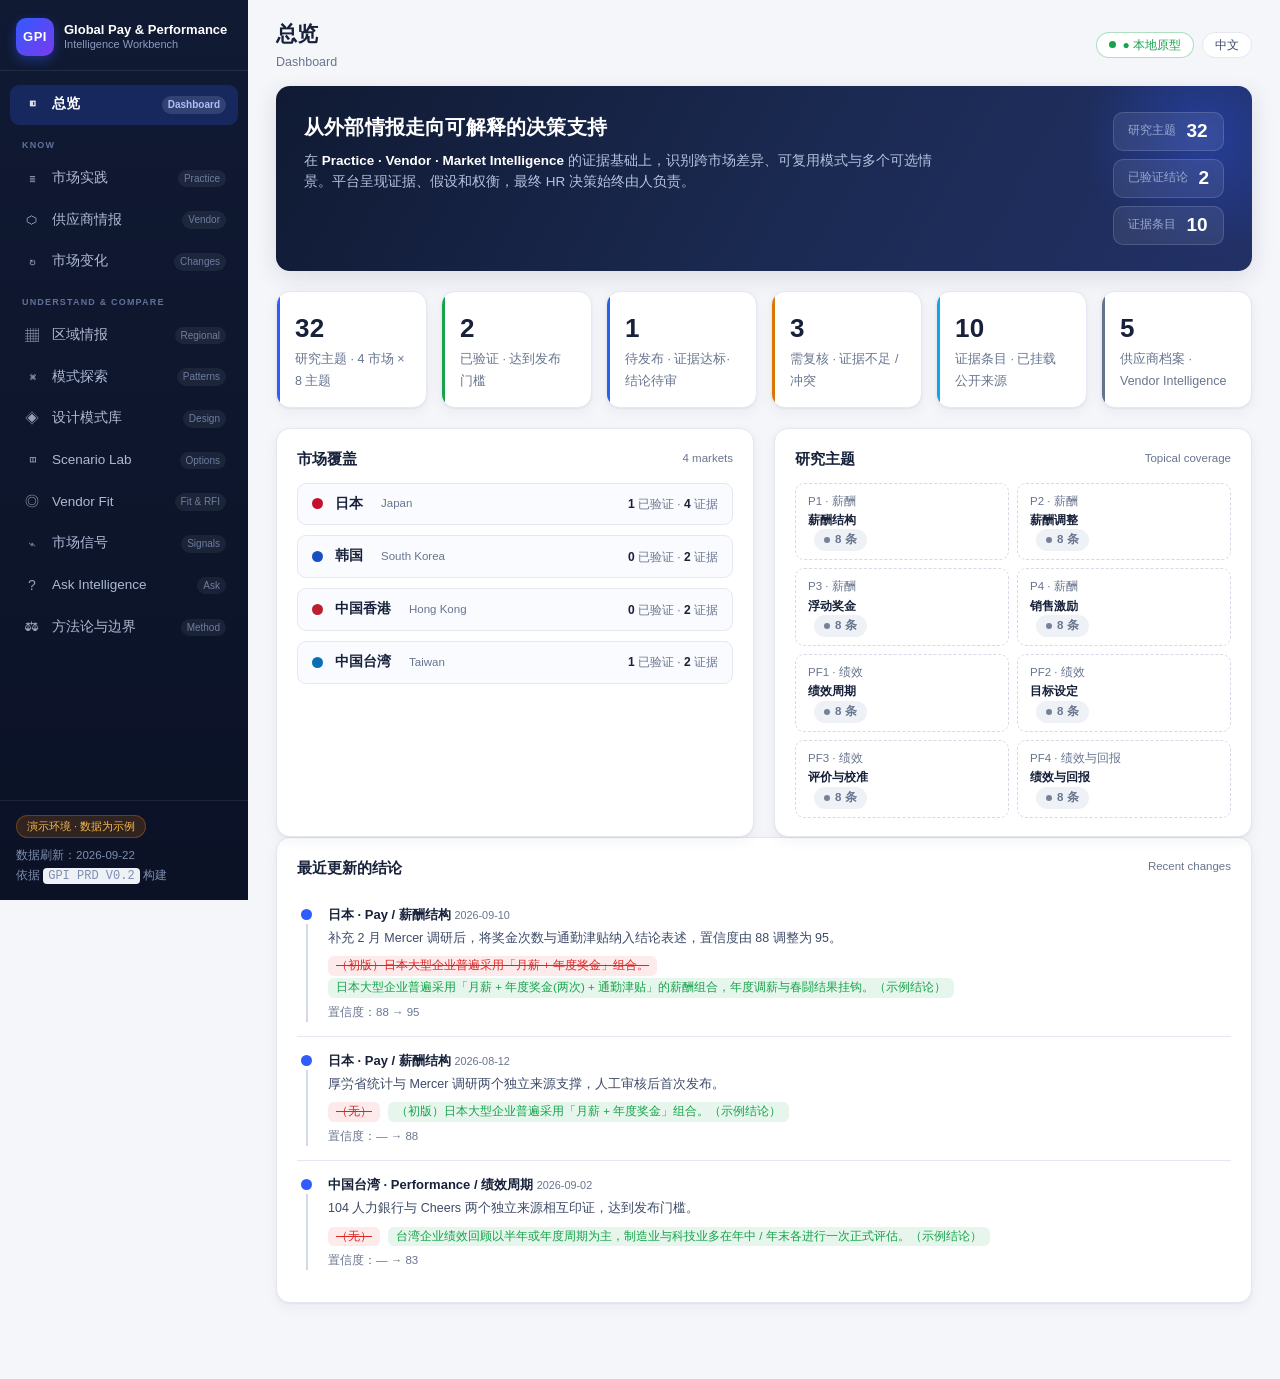
==== index.html @ 10756b4c "Build Phase 2 decision intelligence prototype" ====
<!DOCTYPE html>
<html lang="zh-CN">
<head>
<meta charset="UTF-8">
<meta name="viewport" content="width=device-width, initial-scale=1.0">
<title>Global Pay &amp; Performance Decision Intelligence</title>
<meta name="description" content="以可追溯外部证据支持跨市场比较、实践模式、情景分析和供应商需求覆盖判断。">
<link rel="icon" href="data:image/svg+xml,%3Csvg xmlns='http://www.w3.org/2000/svg' viewBox='0 0 32 32'%3E%3Crect width='32' height='32' rx='8' fill='%232f5bff'/%3E%3Ctext x='16' y='21' font-size='12' font-weight='bold' fill='white' text-anchor='middle' font-family='Arial'%3EGPI%3C/text%3E%3C/svg%3E">
<link rel="stylesheet" href="styles.css">
</head>
<body>

<a class="skip-link" href="#main">跳到主内容</a>

<div class="shell">

  <!-- ======================= 侧边栏 ======================= -->
  <aside class="sidebar" id="sidebar">
    <div class="brand">
      <div class="brand-mark">GPI</div>
      <div class="brand-text">
        <strong>Global Pay &amp; Performance</strong>
        <span>Intelligence Workbench</span>
      </div>
    </div>

    <nav class="nav" id="nav" aria-label="主导航">
      <a class="nav-item" href="#overview" data-view="overview"><span class="nav-ico">◧</span>总览<span class="nav-tag">Dashboard</span></a>
      <div class="nav-group-label">KNOW</div>
      <a class="nav-item" href="#practices" data-view="practices"><span class="nav-ico">≣</span>市场实践<span class="nav-tag">Practice</span></a>
      <a class="nav-item" href="#vendors" data-view="vendors"><span class="nav-ico">⬡</span>供应商情报<span class="nav-tag">Vendor</span></a>
      <a class="nav-item" href="#changes" data-view="changes"><span class="nav-ico">↻</span>市场变化<span class="nav-tag">Changes</span></a>
      <div class="nav-group-label">UNDERSTAND &amp; COMPARE</div>
      <a class="nav-item" href="#compare" data-view="compare"><span class="nav-ico">▦</span>区域情报<span class="nav-tag">Regional</span></a>
      <a class="nav-item" href="#patterns" data-view="patterns"><span class="nav-ico">⌘</span>模式探索<span class="nav-tag">Patterns</span></a>
      <a class="nav-item" href="#design" data-view="design"><span class="nav-ico">◈</span>设计模式库<span class="nav-tag">Design</span></a>
      <a class="nav-item" href="#scenario" data-view="scenario"><span class="nav-ico">◫</span>Scenario Lab<span class="nav-tag">Options</span></a>
      <a class="nav-item" href="#vendorfit" data-view="vendorfit"><span class="nav-ico">◎</span>Vendor Fit<span class="nav-tag">Fit &amp; RFI</span></a>
      <a class="nav-item" href="#signals" data-view="signals"><span class="nav-ico">⌁</span>市场信号<span class="nav-tag">Signals</span></a>
      <a class="nav-item" href="#ask" data-view="ask"><span class="nav-ico">?</span>Ask Intelligence<span class="nav-tag">Ask</span></a>
      <a class="nav-item" href="#method" data-view="method"><span class="nav-ico">⚖</span>方法论与边界<span class="nav-tag">Method</span></a>
    </nav>

    <div class="sidebar-foot">
      <div class="demo-flag">演示环境 · 数据为示例</div>
      <div class="sidebar-meta">
        <span id="side-refreshed"></span><br>
        依据 <code>GPI PRD V0.2</code> 构建
      </div>
    </div>
  </aside>

  <div class="backdrop" id="backdrop" aria-hidden="true"></div>

  <!-- ======================= 主区域 ======================= -->
  <main class="main" id="main">

    <!-- 顶栏 -->
    <header class="topbar">
      <button class="hamburger" id="hamburger" aria-label="打开菜单" aria-expanded="false">☰</button>
      <div class="topbar-title">
        <h1 id="page-title">总览</h1>
        <p id="page-sub">Dashboard</p>
      </div>
      <div class="topbar-right">
        <span class="chip chip-live">● 本地原型</span>
        <span class="chip chip-lang">中文</span>
      </div>
    </header>

    <!-- ============ 视图：总览 ============ -->
    <section class="view" id="view-overview">
      <div class="hero">
        <div class="hero-body">
          <h2>从外部情报走向可解释的决策支持</h2>
          <p>在 <b>Practice · Vendor · Market Intelligence</b> 的证据基础上，识别跨市场差异、可复用模式与多个可选情景。平台呈现证据、假设和权衡，最终 HR 决策始终由人负责。</p>
        </div>
        <div class="hero-aside" id="hero-aside"></div>
      </div>

      <div class="stat-grid" id="stat-grid"></div>

      <div class="grid-2">
        <div class="card">
          <div class="card-head"><h3>市场覆盖</h3><span class="card-hint">4 markets</span></div>
          <div class="market-list" id="market-list"></div>
        </div>
        <div class="card">
          <div class="card-head"><h3>研究主题</h3><span class="card-hint">Topical coverage</span></div>
          <div class="topic-preview" id="topic-preview"></div>
        </div>
      </div>

      <div class="card">
        <div class="card-head"><h3>最近更新的结论</h3><span class="card-hint">Recent changes</span></div>
        <div id="recent-changes"></div>
      </div>
    </section>

    <!-- ============ 视图：市场实践 ============ -->
    <section class="view" id="view-practices" hidden>
      <div class="toolbar">
        <div class="filters">
          <div class="filter-group" id="market-filter" role="group" aria-label="按市场筛选"></div>
          <select id="domain-filter" aria-label="按研究域筛选"></select>
          <select id="status-filter" aria-label="按状态筛选"></select>
        </div>
        <span class="toolbar-count" id="practice-count"></span>
      </div>
      <div id="practice-list" class="practice-list"></div>
    </section>

    <!-- ============ 视图：对比矩阵 ============ -->
    <section class="view" id="view-compare" hidden>
      <div class="decision-banner"><b>Regional Intelligence</b><span>比较的是有证据范围的市场观察，不是“哪个市场更好”。每个区域结论都必须回溯到底层 Claim、Source、Population、Date 和 Confidence。</span></div>
      <div class="toolbar">
        <div class="filters">
          <div class="filter-group" id="compare-market-filter" role="group" aria-label="选择对比市场"></div>
        </div>
        <span class="toolbar-count">8 个研究主题 × 已选市场</span>
      </div>
      <div class="card table-card">
        <div class="table-scroll">
          <table class="compare-table" id="compare-table"></table>
        </div>
      </div>
      <div class="legend" id="compare-legend"></div>
    </section>

    <!-- ============ Phase 2：模式探索 ============ -->
    <section class="view" id="view-patterns" hidden>
      <div class="decision-banner"><b>Pattern Explorer</b><span>候选模式至少需要 3 条独立证据并覆盖 2 个市场或 Company Archetype；反向证据与 Evidence Gap 同时展示。</span></div>
      <div class="card archetype-panel"><div class="card-head"><h3>Company Archetype</h3><span class="card-hint">仅用于缩小证据适用范围，不强制分类</span></div><div id="archetype-list" class="archetype-list"></div></div>
      <div class="toolbar">
        <div class="filters">
          <select id="pattern-domain" aria-label="按领域筛选模式"></select>
          <select id="pattern-status" aria-label="按状态筛选模式"></select>
        </div>
        <span class="toolbar-count" id="pattern-count"></span>
      </div>
      <div id="pattern-list" class="pattern-grid"></div>
    </section>

    <!-- ============ Phase 2：设计模式库 ============ -->
    <section class="view" id="view-design" hidden>
      <div class="decision-banner"><b>Practice Design Library</b><span>展示市场中观察到的结构、适用情境与 Trade-off，不使用“最佳实践”作为默认答案。</span></div>
      <div class="toolbar"><div class="filter-group" id="design-filter" role="group" aria-label="设计模式类型"></div><span class="toolbar-count" id="design-count"></span></div>
      <div id="design-list" class="design-grid"></div>
    </section>

    <!-- ============ Phase 2：Scenario Lab ============ -->
    <section class="view" id="view-scenario" hidden>
      <div class="decision-banner"><b>Scenario Lab</b><span>根据轻量业务 Context 生成多个可选结构；不排序、不推荐、不自动转化为政策。</span></div>
      <div class="scenario-layout">
        <form id="scenario-form" class="card context-panel">
          <div class="card-head"><h3>Context &amp; Requirement</h3><span class="card-hint">不上传员工级数据</span></div>
          <label>市场<select name="market" id="scenario-market"></select></label>
          <label>行业<select name="industry"><option>Retail</option><option>Technology</option><option>Manufacturing</option><option>Financial Services</option><option>Other</option></select></label>
          <label>Workforce<select name="workforce"><option>Store Sales</option><option>Office</option><option>Sales</option><option>Manufacturing</option><option>Mixed</option></select></label>
          <label>业务目标<select name="goal"><option value="growth">Increase sales</option><option value="balance">Balance individual and team performance</option><option value="simple">Simplify administration</option></select></label>
          <label>当前模式<select name="current"><option>Individual Sales Commission</option><option>Team Bonus</option><option>Annual Bonus</option><option>Unknown</option></select></label>
          <label>约束<textarea name="constraints" rows="3" placeholder="例如：月度支付、管理能力有限、必须设置封顶"></textarea></label>
          <button class="btn btn-primary" type="submit">生成可选情景</button>
        </form>
        <div><div id="scenario-results" class="scenario-results"></div></div>
        <aside class="card evidence-rail" id="scenario-evidence"><div class="empty-state">选择输入并生成情景后，这里显示证据、假设和缺口。</div></aside>
      </div>
    </section>

    <!-- ============ Phase 2：Vendor Fit ============ -->
    <section class="view" id="view-vendorfit" hidden>
      <div class="decision-banner"><b>Requirement-driven Vendor Fit</b><span>只显示需求覆盖和证据状态，不计算供应商总分，也不替用户选定供应商。</span></div>
      <div class="fit-layout">
        <form id="fit-form" class="card context-panel">
          <div class="card-head"><h3>Requirement Builder</h3><span class="card-hint">可保存为模板（演示）</span></div>
          <label>目标市场<select name="market" id="fit-market"></select></label>
          <label>员工规模<select name="scale"><option>&lt;500</option><option>500–5,000</option><option>5,000–50,000</option><option>50,000+</option></select></label>
          <fieldset><legend>必须能力</legend><div id="fit-capabilities" class="check-grid"></div></fieldset>
          <button class="btn btn-primary" type="submit">分析需求覆盖</button>
        </form>
        <div class="card table-card"><div class="card-head"><h3>Capability Coverage Matrix</h3><span class="card-hint">Confirmed / Partial / Unknown / Gap</span></div><div class="table-scroll"><table class="fit-table" id="fit-table"></table></div></div>
      </div>
      <div class="card" id="fit-rfi"><div class="empty-state">提交需求后，Unknown 与 Evidence Gap 将生成差异化 RFI 问题。</div></div>
    </section>

    <!-- ============ Phase 2：市场信号 ============ -->
    <section class="view" id="view-signals" hidden>
      <div class="decision-banner"><b>Market Signal Detection</b><span>把多条变化聚合为值得关注的信号，同时保留支持与反向证据；不预测未来唯一趋势。</span></div>
      <div id="signal-list" class="signal-list"></div>
    </section>

    <!-- ============ 视图：供应商情报 ============ -->
    <section class="view" id="view-vendors" hidden>
      <div class="toolbar">
        <div class="filters">
          <div class="filter-group" id="vendor-market-filter" role="group" aria-label="按市场筛选供应商"></div>
        </div>
        <span class="toolbar-count" id="vendor-count"></span>
      </div>
      <div id="vendor-list" class="vendor-list"></div>
    </section>

    <!-- ============ 视图：市场变化 ============ -->
    <section class="view" id="view-changes" hidden>
      <div class="card">
        <div class="card-head">
          <h3>已发布结论的版本历史</h3>
          <span class="card-hint">仅展示已发布（Verified）的变更</span>
        </div>
        <div id="changes-list" class="changes-list"></div>
      </div>
    </section>

    <!-- ============ 视图：Ask Intelligence ============ -->
    <section class="view" id="view-ask" hidden>
      <div class="ask-hero card">
        <h3>Ask Intelligence</h3>
        <p>只检索 <b>已验证（Verified）</b> 的内部情报记录。没有证据时拒绝猜测——不假装接入大模型或外部研究。</p>
        <form class="ask-form" id="ask-form" autocomplete="off">
          <input id="ask-input" type="search" maxlength="100" placeholder="例如：日本 薪酬调整 频率" aria-label="搜索已核验情报">
          <button type="submit">检索</button>
        </form>
        <div class="ask-suggest" id="ask-suggest"></div>
      </div>
      <div id="ask-results"></div>
    </section>

    <!-- ============ 视图：方法论与边界 ============ -->
    <section class="view" id="view-method" hidden>
      <div class="grid-2">
        <div class="card">
          <div class="card-head"><h3>可信度评分权重</h3><span class="card-hint">PRD 权重的可解释原型</span></div>
          <div id="weight-chart" class="weight-chart"></div>
          <p class="note">当前评分为权重原型，<b>不等于已验证的统计概率</b>；达到发布门槛后仍须研究员人工审核。仅 Tier 1–3 可支持市场实践（Tier 4 Vendor 与 Tier 5 未核验内容不能单独建立结论），单一来源不能达发布门槛，冲突证据强制标记。</p>
        </div>
        <div class="card">
          <div class="card-head"><h3>来源 Tier 定义</h3><span class="card-hint">Source Tiers</span></div>
          <div class="tier-list" id="tier-list"></div>
        </div>
      </div>

      <div class="card">
        <div class="card-head"><h3>产品边界</h3><span class="card-hint">Honest boundaries</span></div>
        <ul class="boundary-list" id="boundary-list"></ul>
      </div>

      <div class="card">
        <div class="card-head"><h3>当前阶段</h3><span class="card-hint">Prototype status</span></div>
        <div class="stage-note">
          <p><b>Phase 2 决策支持原型</b>，尚未实现：认证、权限、审计日志、自动爬取、定时监测、外部 AI Agent、版权许可管理、通知、持久化与生产部署。生产化之前必须补齐这些控制，并将研究数据与公开访问界面隔离。</p>
          <p>所有 Pattern、Scenario、Vendor Fit 与 Signal 都使用演示数据展示产品逻辑。它们不是实际市场研究结论，也不应直接用于员工薪酬、绩效或供应商采购决策。</p>
        </div>
      </div>
    </section>

  </main>
</div>

<!-- ============ 详情抽屉 ============ -->
<div class="drawer" id="drawer" role="dialog" aria-modal="true" aria-hidden="true">
  <div class="drawer-panel">
    <div class="drawer-head">
      <div>
        <span class="drawer-market" id="drawer-market"></span>
        <h2 id="drawer-title"></h2>
        <p id="drawer-question"></p>
      </div>
      <button class="drawer-close" id="drawer-close" aria-label="关闭">✕</button>
    </div>
    <div class="drawer-body" id="drawer-body"></div>
  </div>
</div>

<script src="app.js"></script>
</body>
</html>
---- styles.css ----
/* ============================================================
   Global Pay & Performance Intelligence — Workbench Demo
   Design system: light dashboard, navy sidebar, indigo accent
   ============================================================ */

:root {
  --bg: #f5f6fa;
  --panel: #ffffff;
  --panel-2: #fafbfe;
  --line: #e5e8f0;
  --line-strong: #d4d9e6;
  --ink: #17213a;
  --ink-2: #3d4a68;
  --muted: #68758f;
  --brand: #2f5bff;
  --brand-dark: #2247cc;
  --brand-soft: #e9eefe;
  --accent: #0ea5e9;
  --ok: #16a34a;
  --ok-soft: #e6f6ec;
  --warn: #d97706;
  --warn-soft: #fdf3e3;
  --danger: #dc2626;
  --danger-soft: #fdeaea;
  --info: #2563eb;
  --info-soft: #e8effd;
  --neutral: #64748b;
  --neutral-soft: #eef1f5;
  --jp: #c8102e;
  --kr: #1a4fc3;
  --hk: #be1e2d;
  --tw: #0a6eb4;
  --shadow-sm: 0 1px 2px rgba(23, 33, 58, .06), 0 4px 14px rgba(23, 33, 58, .05);
  --shadow-md: 0 6px 24px rgba(23, 33, 58, .12);
  --radius: 14px;
  --radius-sm: 9px;
  --sidebar-w: 248px;
  --font: "Segoe UI", "Microsoft YaHei UI", "Microsoft YaHei", "PingFang SC",
          "Hiragino Sans GB", "Helvetica Neue", Arial, sans-serif;
}

* { box-sizing: border-box; }
html { scroll-behavior: smooth; }
body {
  margin: 0;
  font-family: var(--font);
  background: var(--bg);
  color: var(--ink);
  font-size: 14px;
  line-height: 1.55;
  -webkit-font-smoothing: antialiased;
}
a { color: var(--brand); text-decoration: none; }
a:hover { text-decoration: underline; }
code { font-family: Consolas, "Cascadia Mono", monospace; font-size: 12px; background: var(--neutral-soft); padding: 1px 5px; border-radius: 4px; }
button { font-family: inherit; cursor: pointer; }
.skip-link {
  position: absolute; left: -9999px; top: 0; z-index: 100;
  background: var(--brand); color: #fff; padding: 8px 14px; border-radius: 0 0 8px 0;
}
.skip-link:focus { left: 0; }

.shell { display: flex; min-height: 100vh; }

/* ---------------- Sidebar ---------------- */
.sidebar {
  width: var(--sidebar-w);
  flex: 0 0 var(--sidebar-w);
  background: linear-gradient(180deg, #101a33 0%, #0b1226 100%);
  color: #cdd6ea;
  display: flex;
  flex-direction: column;
  position: sticky;
  top: 0;
  height: 100vh;
  z-index: 40;
}
.brand {
  display: flex; gap: 10px; align-items: center;
  padding: 18px 16px 14px;
  border-bottom: 1px solid rgba(255, 255, 255, .08);
}
.brand-mark {
  width: 38px; height: 38px; border-radius: 10px;
  background: linear-gradient(135deg, var(--brand), #7c3aed);
  color: #fff; font-weight: 800; font-size: 13px; letter-spacing: .5px;
  display: flex; align-items: center; justify-content: center;
  box-shadow: 0 4px 12px rgba(47, 91, 255, .4);
}
.brand-text { display: flex; flex-direction: column; line-height: 1.25; }
.brand-text strong { color: #fff; font-size: 13px; }
.brand-text span { color: #8b9ac0; font-size: 11px; }

.nav { flex: 1; padding: 12px 10px; overflow-y: auto; }
.nav-group-label { color: #617198; font-size: 9px; font-weight: 800; letter-spacing: .13em; padding: 12px 12px 4px; }
.nav-item {
  display: flex; align-items: center; gap: 10px;
  padding: 9px 12px; margin: 2px 0;
  border-radius: 9px; color: #aeb9d4; font-size: 13.5px;
  border: none; background: none; width: 100%; text-align: left;
  transition: background .15s, color .15s;
}
.nav-item:hover { background: rgba(255, 255, 255, .06); color: #fff; text-decoration: none; }
.nav-item.active { background: rgba(47, 91, 255, .22); color: #fff; font-weight: 600; }
.nav-ico { width: 20px; text-align: center; font-size: 14px; opacity: .85; }
.nav-tag {
  margin-left: auto; font-size: 10px; color: #6d7ca0;
  background: rgba(255,255,255,.06); padding: 1px 6px; border-radius: 20px;
}
.nav-item.active .nav-tag { color: #aebdfc; background: rgba(255,255,255,.12); }

.sidebar-foot { padding: 14px 16px; border-top: 1px solid rgba(255,255,255,.08); font-size: 11.5px; }
.demo-flag {
  display: inline-block; background: rgba(217, 119, 6, .18); color: #f5b94d;
  border: 1px solid rgba(217, 119, 6, .35); padding: 2px 10px; border-radius: 20px;
  margin-bottom: 8px; font-size: 11px;
}
.sidebar-meta { color: #7f8db0; line-height: 1.7; }

.backdrop {
  display: none; position: fixed; inset: 0; background: rgba(10, 15, 30, .5);
  z-index: 35;
}

/* ---------------- Main ---------------- */
.main { flex: 1; min-width: 0; padding: 0 28px 56px; }
.topbar {
  display: flex; align-items: center; gap: 14px;
  padding: 18px 0 14px; position: sticky; top: 0; z-index: 30;
  background: linear-gradient(180deg, var(--bg) 82%, rgba(245,246,250,0));
  backdrop-filter: none;
}
.topbar-title h1 { margin: 0; font-size: 21px; letter-spacing: .2px; }
.topbar-title p { margin: 2px 0 0; color: var(--muted); font-size: 12.5px; }
.topbar-right { margin-left: auto; display: flex; gap: 8px; }
.hamburger {
  display: none; background: var(--panel); border: 1px solid var(--line);
  border-radius: 8px; font-size: 17px; padding: 4px 10px; color: var(--ink);
}

.chip {
  display: inline-flex; align-items: center; gap: 6px;
  background: var(--panel); border: 1px solid var(--line);
  border-radius: 20px; padding: 3px 12px; font-size: 12px; color: var(--ink-2);
}
.chip-live { color: var(--ok); border-color: rgba(22, 163, 74, .35); }
.chip-live::before { content: ""; width: 7px; height: 7px; border-radius: 50%; background: var(--ok); animation: pulse 2.2s infinite; }
@keyframes pulse { 0%,100% { opacity: 1; } 50% { opacity: .35; } }

.view { animation: fadein .22s ease; }
@keyframes fadein { from { opacity: 0; transform: translateY(4px); } to { opacity: 1; transform: none; } }

/* ---------------- Cards & hero ---------------- */
.card {
  background: var(--panel); border: 1px solid var(--line);
  border-radius: var(--radius); box-shadow: var(--shadow-sm);
  padding: 18px 20px; margin-bottom: 20px;
}
.card-head {
  display: flex; align-items: center; justify-content: space-between;
  margin-bottom: 12px;
}
.card-head h3 { margin: 0; font-size: 15px; }
.card-hint { color: var(--muted); font-size: 11.5px; }

.hero {
  display: flex; gap: 22px; align-items: stretch;
  background: linear-gradient(120deg, #101a33 0%, #1b2a52 55%, #223066 100%);
  border-radius: var(--radius); color: #fff; padding: 26px 28px;
  margin-bottom: 20px; box-shadow: var(--shadow-md);
  position: relative; overflow: hidden;
}
.hero::after {
  content: ""; position: absolute; right: -70px; top: -70px; width: 240px; height: 240px;
  border-radius: 50%; background: radial-gradient(circle, rgba(47,91,255,.35), transparent 70%);
}
.hero-body { flex: 1; min-width: 0; position: relative; z-index: 1; }
.hero-body h2 { margin: 0 0 8px; font-size: 20px; font-weight: 650; letter-spacing: .2px; }
.hero-body p { margin: 0; color: #b6c2e0; max-width: 640px; font-size: 13.5px; }
.hero-body b { color: #fff; }
.hero-aside { flex: 0 0 auto; display: flex; flex-direction: column; gap: 8px; justify-content: center; position: relative; z-index: 1; }
.hero-stat {
  background: rgba(255,255,255,.08); border: 1px solid rgba(255,255,255,.14);
  border-radius: 10px; padding: 8px 14px; display: flex; gap: 10px; align-items: center;
}
.hero-stat b { font-size: 19px; display: block; line-height: 1.1; }
.hero-stat span { font-size: 11.5px; color: #9aa8cc; }

/* ---------------- Stat grid ---------------- */
.stat-grid {
  display: grid; grid-template-columns: repeat(auto-fit, minmax(150px, 1fr));
  gap: 14px; margin-bottom: 20px;
}
.stat {
  background: var(--panel); border: 1px solid var(--line);
  border-radius: var(--radius); padding: 16px 18px;
  box-shadow: var(--shadow-sm); position: relative; overflow: hidden;
}
.stat::before {
  content: ""; position: absolute; left: 0; top: 0; bottom: 0; width: 3px;
  background: var(--stat-color, var(--brand));
}
.stat b { font-size: 26px; display: block; letter-spacing: .3px; }
.stat span { color: var(--muted); font-size: 12.5px; }

/* ---------------- Grid utils ---------------- */
.grid-2 { display: grid; grid-template-columns: 1fr 1fr; gap: 20px; }
.grid-2 .card { margin-bottom: 0; }
@media (max-width: 1080px) { .grid-2 { grid-template-columns: 1fr; } }

/* ---------------- Markets ---------------- */
.market-list { display: flex; flex-direction: column; gap: 10px; }
.market-row {
  display: flex; align-items: center; gap: 12px;
  border: 1px solid var(--line); border-radius: var(--radius-sm);
  padding: 10px 14px; background: var(--panel-2);
}
.market-dot { width: 11px; height: 11px; border-radius: 50%; flex: 0 0 auto; }
.market-row .m-name { font-weight: 600; font-size: 13.5px; }
.market-row .m-en { color: var(--muted); font-size: 11.5px; margin-left: 6px; }
.market-row .m-stat { margin-left: auto; color: var(--muted); font-size: 12px; }
.market-row .m-stat b { color: var(--ink); }

/* ---------------- Topics preview ---------------- */
.topic-preview { display: grid; grid-template-columns: 1fr 1fr; gap: 8px; }
.topic-mini {
  border: 1px dashed var(--line-strong); border-radius: var(--radius-sm);
  padding: 8px 12px; font-size: 12.5px;
}
.topic-mini b { display: block; font-size: 12px; }
.topic-mini span { color: var(--muted); font-size: 11.5px; }
.topic-mini .badge { margin-left: 6px; }

/* ---------------- Badges ---------------- */
.badge {
  display: inline-flex; align-items: center; gap: 5px;
  padding: 1px 9px; border-radius: 20px; font-size: 11.5px; font-weight: 600;
  white-space: nowrap; border: 1px solid transparent;
}
.badge::before { content: ""; width: 6px; height: 6px; border-radius: 50%; background: currentColor; opacity: .9; }
.badge-verified       { color: var(--ok); background: var(--ok-soft); }
.badge-ready          { color: var(--info); background: var(--info-soft); }
.badge-candidate      { color: var(--neutral); background: var(--neutral-soft); }
.badge-insufficient   { color: var(--warn); background: var(--warn-soft); }
.badge-review         { color: var(--warn); background: var(--warn-soft); }
.badge-conflicting    { color: var(--danger); background: var(--danger-soft); }

.legend { display: flex; flex-wrap: wrap; gap: 8px 14px; margin-top: 4px; color: var(--muted); font-size: 12px; }

/* ---------------- Toolbar & filters ---------------- */
.toolbar {
  display: flex; align-items: center; justify-content: space-between; gap: 14px;
  margin-bottom: 16px; flex-wrap: wrap;
}
.filters { display: flex; align-items: center; gap: 10px; flex-wrap: wrap; }
.filter-group { display: flex; gap: 8px; flex-wrap: wrap; }
.filter-chip {
  background: var(--panel); border: 1px solid var(--line); color: var(--ink-2);
  border-radius: 20px; padding: 4px 14px; font-size: 12.5px; font-weight: 500;
}
.filter-chip:hover { border-color: var(--line-strong); }
.filter-chip.on { background: var(--brand); border-color: var(--brand); color: #fff; }
.filter-chip .dot { display: inline-block; width: 8px; height: 8px; border-radius: 50%; margin-right: 6px; }
.filter-chip.on .dot { background: rgba(255,255,255,.85); }
select {
  font-family: inherit; font-size: 12.5px; color: var(--ink-2);
  background: var(--panel); border: 1px solid var(--line); border-radius: 8px;
  padding: 5px 10px; outline: none;
}
select:focus { border-color: var(--brand); }
.toolbar-count { color: var(--muted); font-size: 12.5px; }

/* ---------------- Practice list ---------------- */
.practice-list { display: flex; flex-direction: column; gap: 10px; }
.practice-item {
  background: var(--panel); border: 1px solid var(--line);
  border-radius: var(--radius-sm); box-shadow: var(--shadow-sm);
  overflow: hidden;
}
.practice-head {
  display: flex; align-items: center; gap: 12px; padding: 13px 16px;
  cursor: pointer; width: 100%; text-align: left; border: none; background: none;
  font: inherit; color: inherit;
}
.practice-head:hover { background: var(--panel-2); }
.practice-pill {
  flex: 0 0 auto; width: 4px; height: 30px; border-radius: 4px;
}
.practice-q { flex: 1; min-width: 0; }
.practice-q b { display: block; font-size: 13.5px; white-space: nowrap; overflow: hidden; text-overflow: ellipsis; }
.practice-q small { color: var(--muted); font-size: 12px; }
.practice-meta { display: flex; align-items: center; gap: 10px; flex: 0 0 auto; }
.conf-ring { display: flex; align-items: center; gap: 6px; font-size: 12px; color: var(--muted); }
.conf-ring b { font-size: 13px; }
.practice-open { color: var(--muted); font-size: 12px; }

.practice-body { display: none; border-top: 1px solid var(--line); padding: 16px; background: var(--panel-2); }
.practice-item.open .practice-body { display: block; }
.practice-body .claim-box {
  background: var(--brand-soft); border: 1px solid #d5ddfd; border-radius: var(--radius-sm);
  padding: 10px 14px; margin-bottom: 14px; font-size: 13px;
}
.practice-body .claim-box b { color: var(--brand-dark); }
.score-break {
  display: flex; flex-wrap: wrap; gap: 8px; margin-bottom: 14px;
}
.score-part {
  flex: 1 1 130px; background: var(--panel); border: 1px solid var(--line);
  border-radius: var(--radius-sm); padding: 8px 12px;
}
.score-part span { font-size: 11px; color: var(--muted); display: block; }
.score-part b { font-size: 15px; }
.score-bar { height: 6px; border-radius: 4px; background: var(--neutral-soft); overflow: hidden; margin-top: 6px; }
.score-bar i { display: block; height: 100%; border-radius: 4px; background: var(--brand); }

.ev-table { width: 100%; border-collapse: collapse; margin-top: 6px; }
.ev-table th, .ev-table td {
  text-align: left; padding: 8px 10px; border-bottom: 1px solid var(--line);
  font-size: 12.5px; vertical-align: top;
}
.ev-table th { color: var(--muted); font-weight: 600; font-size: 11.5px; background: var(--panel-2); }
.ev-table tr:last-child td { border-bottom: none; }
.ev-excerpt { color: var(--ink-2); display: block; margin-top: 3px; font-size: 12px; }
.tier-badge {
  display: inline-block; font-size: 10.5px; font-weight: 700; padding: 1px 7px; border-radius: 6px;
}
.tier-1 { background: #0c4a6e; color: #fff; }
.tier-2 { background: #0369a1; color: #fff; }
.tier-3 { background: #0891b2; color: #fff; }
.tier-4 { background: #b45309; color: #fff; }
.tier-5 { background: #6b7280; color: #fff; }
.stance {
  display: inline-block; font-size: 10.5px; font-weight: 700; padding: 1px 8px; border-radius: 20px;
}
.stance-supports { background: var(--ok-soft); color: var(--ok); }
.stance-contradicts { background: var(--danger-soft); color: var(--danger); }
.stance-context { background: var(--neutral-soft); color: var(--neutral); }

.empty-state {
  border: 1px dashed var(--line-strong); border-radius: var(--radius-sm);
  padding: 30px; text-align: center; color: var(--muted); background: var(--panel);
}

/* ---------------- Compare table ---------------- */
.table-card { padding: 6px; }
.table-scroll { overflow-x: auto; }
.compare-table { border-collapse: collapse; width: 100%; min-width: 760px; }
.compare-table th, .compare-table td {
  border: 1px solid var(--line); padding: 10px 12px; font-size: 12.5px; vertical-align: top;
}
.compare-table thead th { background: #101a33; color: #dfe6f6; font-weight: 600; font-size: 12.5px; text-align: left; }
.compare-table thead .th-market { font-size: 13px; }
.compare-table .th-domain { background: var(--panel-2); width: 150px; }
.compare-table .th-domain small { display: block; color: var(--muted); font-size: 10.5px; }
.cell-practice { cursor: pointer; min-height: 46px; }
.cell-practice:hover { background: var(--brand-soft); }
.cell-empty { color: var(--muted); font-size: 11.5px; }
.cell-claim { margin-top: 5px; font-size: 12px; color: var(--ink-2); display: -webkit-box; -webkit-line-clamp: 2; -webkit-box-orient: vertical; overflow: hidden; }

/* ---------------- Vendors ---------------- */
.vendor-list { display: flex; flex-direction: column; gap: 14px; }
.vendor-card { background: var(--panel); border: 1px solid var(--line); border-radius: var(--radius); box-shadow: var(--shadow-sm); overflow: hidden; }
.vendor-head {
  display: flex; align-items: center; gap: 14px; padding: 15px 18px;
  border-bottom: 1px solid var(--line);
}
.vendor-logo {
  width: 40px; height: 40px; border-radius: 10px; display: flex; align-items: center;
  justify-content: center; color: #fff; font-weight: 800; font-size: 14px; flex: 0 0 auto;
}
.vendor-info h3 { margin: 0; font-size: 15px; display: flex; align-items: center; gap: 8px; }
.vendor-info .v-sub { color: var(--muted); font-size: 12px; }
.vendor-info .v-sub a { color: var(--brand); }
.vendor-actions { margin-left: auto; display: flex; gap: 8px; align-items: center; }
.btn {
  border: 1px solid var(--line); background: var(--panel); color: var(--ink-2);
  border-radius: 8px; padding: 5px 12px; font-size: 12.5px; font-weight: 600;
  transition: all .15s;
}
.btn:hover { border-color: var(--brand); color: var(--brand); }
.btn-primary { background: var(--brand); border-color: var(--brand); color: #fff; }
.btn-primary:hover { background: var(--brand-dark); color: #fff; }
.btn-small { padding: 3px 10px; font-size: 12px; }

.vendor-table-wrap { overflow-x: auto; }
.cap-table { border-collapse: collapse; width: 100%; min-width: 660px; }
.cap-table th, .cap-table td { border-bottom: 1px solid var(--line); padding: 7px 12px; font-size: 12px; text-align: left; }
.cap-table th { color: var(--muted); font-weight: 600; font-size: 11px; background: var(--panel-2); }
.cap-table th:first-child { position: sticky; left: 0; background: var(--panel-2); }
.cap-table td:first-child { font-weight: 600; position: sticky; left: 0; background: var(--panel); white-space: nowrap; }
.cap-state { display: inline-block; padding: 1px 8px; border-radius: 20px; font-size: 10.5px; font-weight: 700; }
.cap-confirmed  { background: var(--ok-soft); color: var(--ok); }
.cap-third      { background: var(--info-soft); color: var(--info); }
.cap-claimed    { background: var(--warn-soft); color: var(--warn); }
.cap-unknown    { background: var(--neutral-soft); color: var(--neutral); }
.cap-conflicting{ background: var(--danger-soft); color: var(--danger); }
.cap-src { display: block; color: var(--muted); font-size: 10.5px; margin-top: 2px; }

/* ---------------- Changes timeline ---------------- */
.changes-list { display: flex; flex-direction: column; }
.change-item {
  display: flex; gap: 16px; padding: 14px 4px;
  border-bottom: 1px solid var(--line); position: relative;
}
.change-item:last-child { border-bottom: none; }
.change-rail { flex: 0 0 auto; display: flex; flex-direction: column; align-items: center; }
.change-dot { width: 11px; height: 11px; border-radius: 50%; background: var(--brand); margin-top: 4px; }
.change-line { flex: 1; width: 2px; background: var(--line-strong); margin-top: 4px; }
.change-body { flex: 1; min-width: 0; }
.change-title { font-weight: 600; font-size: 13px; }
.change-title small { color: var(--muted); font-weight: 400; }
.change-why { color: var(--ink-2); font-size: 12.5px; margin: 4px 0 6px; }
.change-old {
  display: inline-block; color: var(--danger); background: var(--danger-soft);
  border-radius: 6px; padding: 1px 8px; font-size: 11.5px; margin-right: 8px;
  text-decoration: line-through;
}
.change-new {
  display: inline-block; color: var(--ok); background: var(--ok-soft);
  border-radius: 6px; padding: 1px 8px; font-size: 11.5px;
}
.change-meta { color: var(--muted); font-size: 11.5px; }

/* ---------------- Ask ---------------- */
.ask-hero { background: linear-gradient(120deg, #101a33, #1e2c55); color: #fff; border: none; }
.ask-hero p { color: #b6c2e0; margin: 6px 0 16px; }
.ask-hero b { color: #fff; }
.ask-form { display: flex; gap: 10px; max-width: 640px; }
.ask-form input {
  flex: 1; font-family: inherit; font-size: 14px; color: var(--ink);
  border: 1px solid rgba(255,255,255,.2); border-radius: 10px;
  background: rgba(255,255,255,.94); padding: 11px 16px; outline: none;
}
.ask-form input:focus { box-shadow: 0 0 0 3px rgba(47,91,255,.45); }
.ask-form button {
  border: none; background: var(--brand); color: #fff; border-radius: 10px;
  padding: 0 22px; font-size: 14px; font-weight: 700; letter-spacing: 1px;
}
.ask-form button:hover { background: #4a6fff; }
.ask-suggest { margin-top: 12px; display: flex; flex-wrap: wrap; gap: 8px; }
.ask-suggest .filter-chip { background: rgba(255,255,255,.07); border-color: rgba(255,255,255,.18); color: #c4cfe8; }
.ask-suggest .filter-chip:hover { border-color: var(--brand); color: #fff; }
.ask-note {
  border: 1px dashed var(--line-strong); border-radius: var(--radius-sm);
  padding: 16px 18px; color: var(--muted); font-size: 13px; margin-bottom: 14px;
}
.ask-result {
  background: var(--panel); border: 1px solid var(--line); border-radius: var(--radius-sm);
  padding: 14px 16px; margin-bottom: 10px; box-shadow: var(--shadow-sm);
}
.ask-result h4 { margin: 0 0 4px; font-size: 13.5px; }
.ask-result h4 .badge { margin-left: 8px; }
.ask-result p { margin: 0 0 8px; color: var(--ink-2); font-size: 12.5px; }
.ask-result .ask-foot { color: var(--muted); font-size: 11.5px; display: flex; gap: 14px; flex-wrap: wrap; }

/* ---------------- Method ---------------- */
.weight-chart { display: flex; flex-direction: column; gap: 10px; }
.weight-row { display: flex; align-items: center; gap: 12px; }
.weight-row span { flex: 0 0 110px; font-size: 12.5px; color: var(--ink-2); }
.weight-track { flex: 1; height: 12px; background: var(--neutral-soft); border-radius: 8px; overflow: hidden; }
.weight-fill { height: 100%; border-radius: 8px; background: linear-gradient(90deg, var(--brand), #7c3aed); }
.weight-row b { flex: 0 0 42px; text-align: right; font-size: 12.5px; }

.tier-list { display: flex; flex-direction: column; gap: 8px; }
.tier-row {
  display: flex; gap: 12px; align-items: flex-start;
  border: 1px solid var(--line); border-radius: var(--radius-sm); padding: 9px 12px;
}
.tier-row .tier-badge { margin-top: 2px; }
.tier-row p { margin: 0; font-size: 12.5px; color: var(--ink-2); }
.tier-row p b { color: var(--ink); }

.boundary-list { margin: 0; padding-left: 18px; display: flex; flex-direction: column; gap: 8px; }
.boundary-list li { font-size: 13px; color: var(--ink-2); }
.boundary-list li::marker { color: var(--brand); }
.stage-note p { font-size: 13px; color: var(--ink-2); margin: 0 0 10px; }
.stage-note p:last-child { margin-bottom: 0; }

.note {
  font-size: 12.5px; color: var(--muted); background: var(--panel-2);
  border: 1px solid var(--line); border-radius: var(--radius-sm); padding: 10px 14px; margin: 14px 0 0;
}

/* ---------------- Phase 2 decision intelligence ---------------- */
.decision-banner { display: flex; align-items: flex-start; gap: 18px; padding: 13px 17px; margin-bottom: 16px; border: 1px solid #cfd9ff; background: #f3f6ff; border-radius: var(--radius-sm); }
.decision-banner b { color: var(--brand-dark); white-space: nowrap; }
.decision-banner span { color: var(--ink-2); font-size: 12.5px; }
.regional-summary { width: 100%; display: grid; grid-template-columns: repeat(3, 1fr); gap: 10px; margin-top: 10px; }
.regional-summary div { background: var(--panel); border: 1px solid var(--line); border-radius: 9px; padding: 11px 13px; }
.regional-summary small,.eyebrow-small { color: var(--brand); font-size: 9.5px; font-weight: 800; letter-spacing: .09em; }
.regional-summary b { display: block; font-size: 12.5px; margin: 3px 0; }
.regional-summary p { color: var(--muted); font-size: 11.5px; margin: 0; }

.pattern-grid,.design-grid { display: grid; grid-template-columns: repeat(2, minmax(0, 1fr)); gap: 14px; }
.archetype-panel { margin-bottom: 14px; }
.archetype-list { display: grid; grid-template-columns: repeat(3,1fr); gap: 9px; }
.archetype-list > div { display: grid; gap: 3px; border: 1px solid var(--line); border-radius: 9px; padding: 10px 12px; background: var(--panel-2); }
.archetype-list b { font-size: 12.5px; }.archetype-list span { color: var(--ink-2); font-size: 10.5px; }.archetype-list small { color: var(--brand); font-weight: 700; }
.pattern-card,.design-card,.signal-card { background: var(--panel); border: 1px solid var(--line); border-radius: var(--radius); padding: 17px; box-shadow: var(--shadow-sm); }
.pattern-card header { display: flex; justify-content: space-between; gap: 12px; }
.pattern-card h3,.design-card h3,.signal-card h3 { margin: 6px 0 3px; font-size: 15px; }
.pattern-card header p,.signal-type { margin: 0; color: var(--muted); font-size: 11.5px; }
.pattern-state,.complexity,.signal-strength,.direction { display: inline-block; border-radius: 20px; padding: 2px 8px; font-size: 10.5px; font-weight: 700; }
.pattern-state.established,.strength-established { background: var(--ok-soft); color: var(--ok); }
.pattern-state.emerging,.strength-building { background: var(--info-soft); color: var(--info); }
.pattern-state.conflicting,.strength-weak { background: var(--warn-soft); color: var(--warn); }
.confidence-block { flex: 0 0 auto; text-align: right; }
.confidence-block small { display: block; color: var(--muted); font-size: 9px; }
.confidence-block b { font-size: 13px; }
.pattern-metrics { display: flex; flex-wrap: wrap; gap: 8px; color: var(--muted); font-size: 11px; margin: 13px 0; }
.pattern-metrics span { background: var(--panel-2); border: 1px solid var(--line); border-radius: 6px; padding: 4px 7px; }
.component-list { display: flex; gap: 6px; flex-wrap: wrap; margin-bottom: 14px; }
.component-list span { background: var(--brand-soft); color: var(--brand-dark); border-radius: 6px; padding: 3px 7px; font-size: 11px; }
.trace-list { display: grid; gap: 8px; margin: 0; }
.trace-list div { display: grid; grid-template-columns: 125px 1fr; gap: 10px; border-top: 1px solid var(--line); padding-top: 8px; }
.trace-list dt { color: var(--muted); font-size: 10.5px; }
.trace-list dd { margin: 0; color: var(--ink-2); font-size: 11.5px; }

.design-top { display: flex; justify-content: space-between; gap: 8px; }
.complexity-low { background: var(--ok-soft); color: var(--ok); }.complexity-medium { background: var(--warn-soft); color: var(--warn); }.complexity-high { background: var(--danger-soft); color: var(--danger); }
.design-structure { color: var(--ink-2); min-height: 44px; }
.design-columns { display: grid; grid-template-columns: 1fr 1fr; gap: 12px; border-top: 1px solid var(--line); padding-top: 12px; }
.design-columns b { font-size: 11.5px; }.design-columns ul { margin: 5px 0 0; padding-left: 16px; color: var(--ink-2); font-size: 11.5px; }
.design-foot { display: flex; justify-content: space-between; color: var(--muted); font-size: 11px; margin-top: 13px; }
.limitation { margin: 10px 0 0; padding: 8px 10px; border-radius: 7px; background: var(--panel-2); color: var(--muted); font-size: 11px; }

.scenario-layout { display: grid; grid-template-columns: 270px minmax(360px,1fr) 290px; gap: 14px; align-items: start; }
.fit-layout { display: grid; grid-template-columns: 285px minmax(0,1fr); gap: 14px; margin-bottom: 14px; }
.context-panel { display: flex; flex-direction: column; gap: 11px; position: sticky; top: 84px; }
.context-panel label { display: flex; flex-direction: column; gap: 4px; color: var(--ink-2); font-size: 11.5px; font-weight: 600; }
.context-panel select,.context-panel textarea { border: 1px solid var(--line-strong); border-radius: 8px; padding: 8px 9px; background: #fff; color: var(--ink); font-family: inherit; font-size: 12px; }
.context-panel fieldset { border: 1px solid var(--line); border-radius: 9px; padding: 10px; }
.context-panel legend { color: var(--muted); font-size: 11px; padding: 0 5px; }
.check-grid { display: grid; gap: 6px; max-height: 230px; overflow: auto; }
.check-grid label { display: block; font-weight: 400; }
.scenario-results { display: grid; gap: 11px; }
.scenario-card { width: 100%; text-align: left; background: var(--panel); border: 1px solid var(--line); border-radius: var(--radius); padding: 15px; color: var(--ink); box-shadow: var(--shadow-sm); }
.scenario-card:hover,.scenario-card.selected { border-color: var(--brand); box-shadow: 0 0 0 2px var(--brand-soft); }
.scenario-head { display: flex; align-items: center; gap: 10px; }.scenario-head span { color: var(--brand); font-size: 10px; font-weight: 800; }.scenario-head b { font-size: 14px; }
.scenario-card p { color: var(--ink-2); font-size: 12px; }.scenario-card small { color: var(--muted); }
.scenario-stats { display: grid; grid-template-columns: 1fr 1fr; gap: 5px; margin: 9px 0; }.scenario-stats span { background: var(--panel-2); padding: 5px 7px; border-radius: 6px; font-size: 10.5px; }
.evidence-rail { position: sticky; top: 84px; }.evidence-section { border-top: 1px solid var(--line); padding: 11px 0; }.evidence-section b { font-size: 11.5px; }.evidence-section p { color: var(--ink-2); font-size: 11.5px; margin: 4px 0 0; }.evidence-section.gap { color: var(--warn); }.selected-option { color: var(--brand); }

.fit-table { width: 100%; border-collapse: collapse; min-width: 760px; }.fit-table th,.fit-table td { padding: 9px 10px; border-bottom: 1px solid var(--line); text-align: left; font-size: 11px; vertical-align: top; }.fit-table th { background: var(--panel-2); color: var(--muted); }.fit-table td:first-child { position: sticky; left: 0; background: var(--panel); min-width: 145px; }.fit-table td:first-child small { display: block; color: var(--muted); }
.fit-state { display: inline-block; padding: 2px 7px; border-radius: 20px; font-size: 10px; font-weight: 700; }.fit-confirmed-coverage { background: var(--ok-soft); color: var(--ok); }.fit-partial-coverage { background: var(--warn-soft); color: var(--warn); }.fit-unknown { background: var(--neutral-soft); color: var(--neutral); }.fit-evidence-gap { background: var(--danger-soft); color: var(--danger); }.fit-raw { display: block; margin-top: 3px; color: var(--muted); }
.rfi-grid { display: grid; grid-template-columns: repeat(2,1fr); gap: 10px; }.rfi-grid div { border: 1px solid var(--line); border-radius: 8px; padding: 10px; }.rfi-grid b { font-size: 11.5px; }.rfi-grid p { margin: 4px 0 0; color: var(--ink-2); font-size: 11px; }

.signal-list { display: grid; gap: 12px; }.signal-card { display: grid; grid-template-columns: minmax(260px,.85fr) minmax(260px,1.15fr); column-gap: 22px; }.signal-card h3,.signal-card .signal-type { grid-column: 1; }.signal-card > p:not(.signal-type),.signal-card .signal-evidence { grid-column: 2; }.signal-line { grid-column: 1/-1; display: flex; justify-content: space-between; }.direction { background: var(--brand-soft); color: var(--brand); }.signal-card > p:not(.signal-type) { margin: 0; color: var(--ink-2); font-size: 12.5px; }.signal-evidence { display: flex; flex-wrap: wrap; gap: 7px; align-self: end; }.signal-evidence span { background: var(--panel-2); border: 1px solid var(--line); border-radius: 7px; padding: 5px 8px; color: var(--muted); font-size: 10.5px; }

/* ---------------- Drawer ---------------- */
.drawer {
  position: fixed; inset: 0; background: rgba(10, 15, 30, .55);
  z-index: 60; display: none; align-items: flex-end; justify-content: flex-end;
}
.drawer.open { display: flex; }
.drawer-panel {
  width: min(620px, 100vw); height: 100vh; background: var(--panel);
  box-shadow: -12px 0 40px rgba(10, 15, 30, .25);
  display: flex; flex-direction: column;
  animation: slidein .2s ease;
}
@keyframes slidein { from { transform: translateX(40px); opacity: 0; } to { transform: none; opacity: 1; } }
.drawer-head {
  padding: 20px 24px; background: linear-gradient(120deg, #101a33, #223369); color: #fff;
  display: flex; justify-content: space-between; gap: 14px;
}
.drawer-market {
  display: inline-block; background: rgba(255,255,255,.14); border: 1px solid rgba(255,255,255,.22);
  border-radius: 20px; padding: 2px 12px; font-size: 11.5px; margin-bottom: 8px;
}
.drawer-head h2 { margin: 0 0 3px; font-size: 17px; }
.drawer-head p { margin: 0; color: #aebad9; font-size: 12.5px; }
.drawer-close {
  background: rgba(255,255,255,.12); border: none; color: #fff; width: 34px; height: 34px;
  border-radius: 9px; font-size: 15px; flex: 0 0 auto;
}
.drawer-close:hover { background: rgba(255,255,255,.22); }
.drawer-body { flex: 1; overflow-y: auto; padding: 20px 24px; }
.drawer-section { margin-bottom: 22px; }
.drawer-section h4 {
  margin: 0 0 10px; font-size: 12px; text-transform: uppercase; letter-spacing: 1px; color: var(--muted);
}

/* ---------------- Responsive ---------------- */
@media (max-width: 960px) {
  .sidebar { position: fixed; left: 0; top: 0; transform: translateX(-100%); transition: transform .22s ease; box-shadow: var(--shadow-md); }
  .sidebar.open { transform: none; }
  .backdrop.show { display: block; }
  .hamburger { display: block; }
  .main { padding: 0 16px 48px; }
  .hero { flex-direction: column; padding: 22px; }
  .hero-aside { flex-direction: row; flex-wrap: wrap; }
  .topic-preview { grid-template-columns: 1fr; }
  .pattern-grid,.design-grid { grid-template-columns: 1fr; }
  .archetype-list { grid-template-columns: 1fr; }
  .scenario-layout,.fit-layout { grid-template-columns: 1fr; }
  .context-panel,.evidence-rail { position: static; }
  .regional-summary { grid-template-columns: 1fr; }
}
@media (max-width: 640px) {
  .stat-grid { grid-template-columns: repeat(2, 1fr); }
  .practice-meta .practice-open { display: none; }
  .topbar-title h1 { font-size: 18px; }
  .ask-form { flex-direction: column; }
  .decision-banner { flex-direction: column; gap: 5px; }
  .design-columns,.rfi-grid { grid-template-columns: 1fr; }
  .signal-card { grid-template-columns: 1fr; }
  .signal-card > * { grid-column: 1!important; }
}
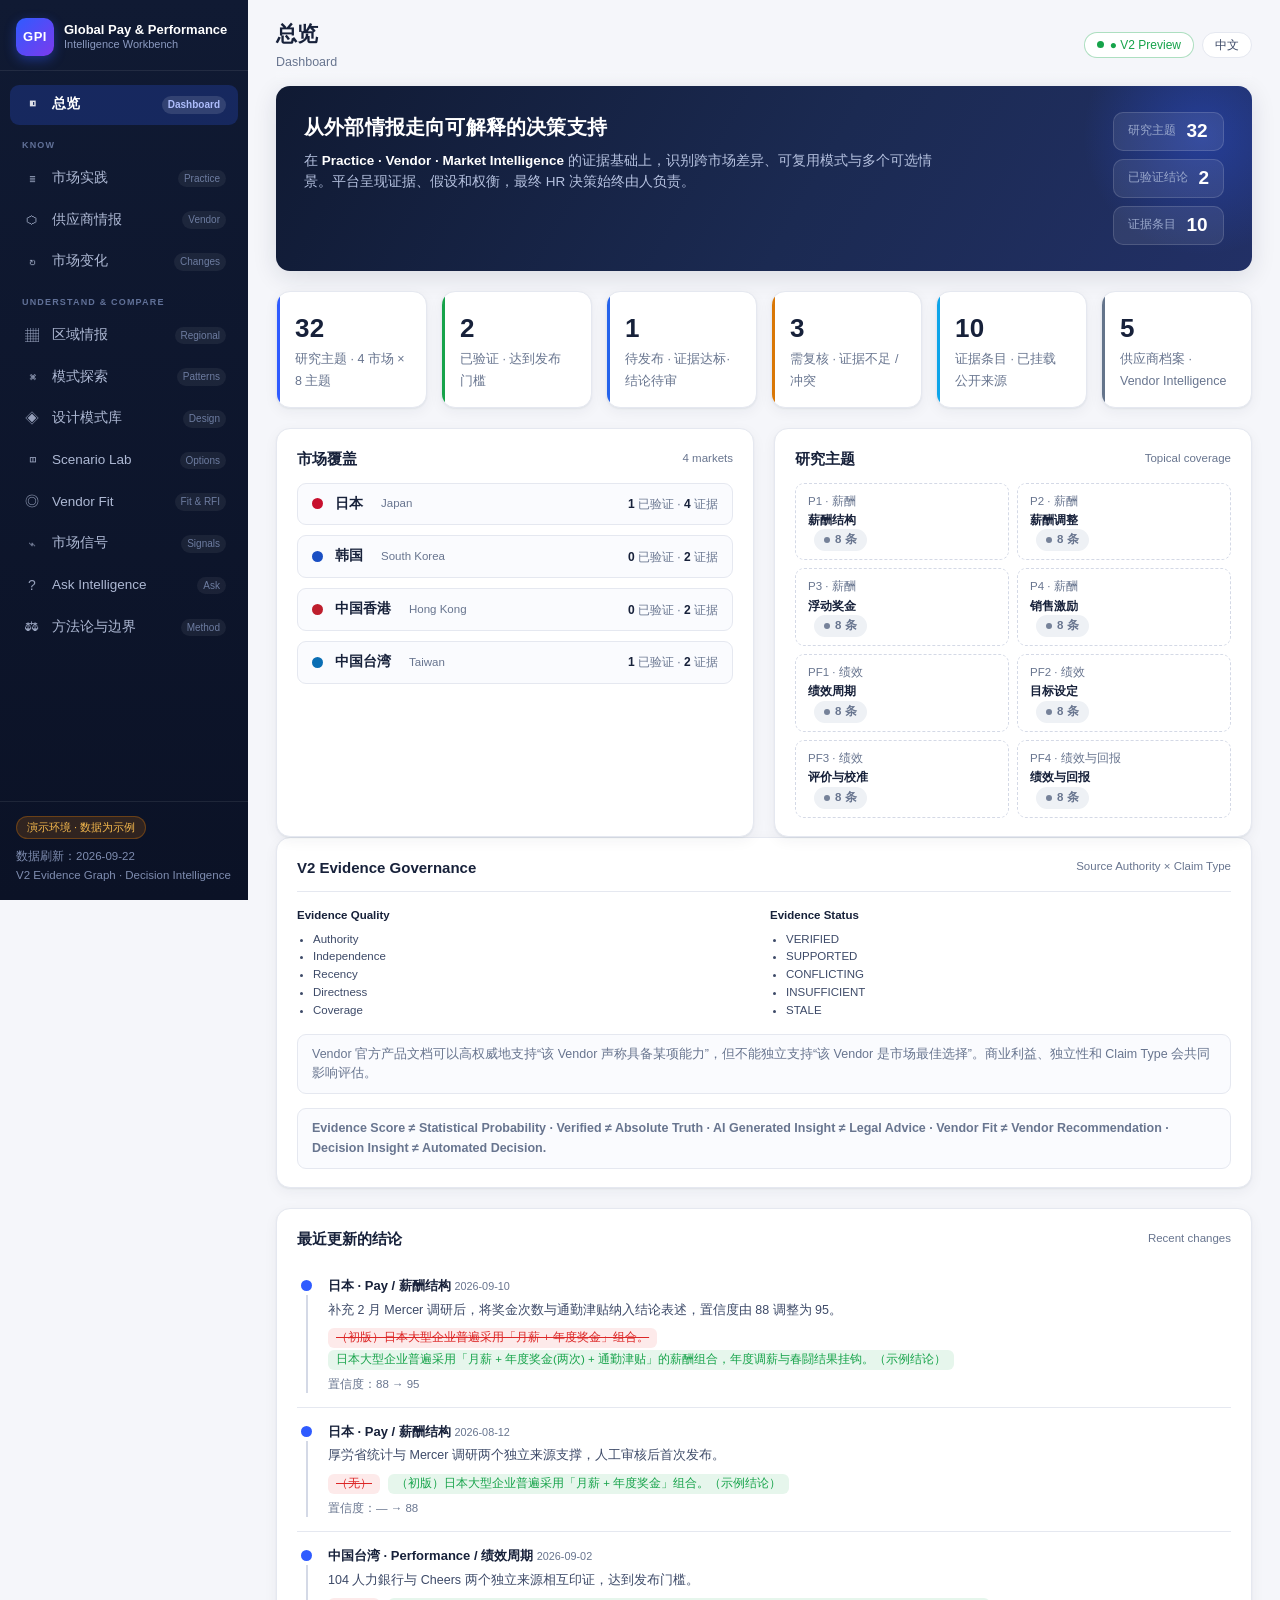
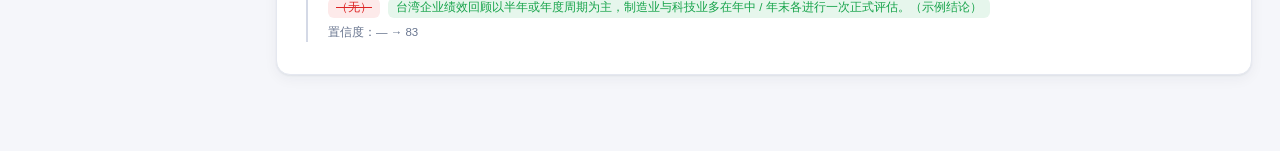
==== commit df183a18: "Implement V2 evidence graph and linked decision flow" ====
--- a/index.html
+++ b/index.html
@@ -45,7 +45,7 @@
       <div class="demo-flag">演示环境 · 数据为示例</div>
       <div class="sidebar-meta">
         <span id="side-refreshed"></span><br>
-        依据 <code>GPI PRD V0.2</code> 构建
+        V2 Evidence Graph · Decision Intelligence
       </div>
     </div>
   </aside>
@@ -63,7 +63,7 @@
         <p id="page-sub">Dashboard</p>
       </div>
       <div class="topbar-right">
-        <span class="chip chip-live">● 本地原型</span>
+        <span class="chip chip-live">● V2 Preview</span>
         <span class="chip chip-lang">中文</span>
       </div>
     </header>
@@ -91,6 +91,8 @@
         </div>
       </div>
 
+      <div class="card" id="method-v2"></div>
+
       <div class="card">
         <div class="card-head"><h3>最近更新的结论</h3><span class="card-hint">Recent changes</span></div>
         <div id="recent-changes"></div>
@@ -154,16 +156,21 @@
       <div class="scenario-layout">
         <form id="scenario-form" class="card context-panel">
           <div class="card-head"><h3>Context &amp; Requirement</h3><span class="card-hint">不上传员工级数据</span></div>
-          <label>市场<select name="market" id="scenario-market"></select></label>
+          <label>Country<select name="country" id="scenario-market"></select></label>
+          <label>Employee Count<input name="employeeCount" type="number" min="1" max="1000000" value="300" required></label>
           <label>行业<select name="industry"><option>Retail</option><option>Technology</option><option>Manufacturing</option><option>Financial Services</option><option>Other</option></select></label>
-          <label>Workforce<select name="workforce"><option>Store Sales</option><option>Office</option><option>Sales</option><option>Manufacturing</option><option>Mixed</option></select></label>
-          <label>业务目标<select name="goal"><option value="growth">Increase sales</option><option value="balance">Balance individual and team performance</option><option value="simple">Simplify administration</option></select></label>
-          <label>当前模式<select name="current"><option>Individual Sales Commission</option><option>Team Bonus</option><option>Annual Bonus</option><option>Unknown</option></select></label>
-          <label>约束<textarea name="constraints" rows="3" placeholder="例如：月度支付、管理能力有限、必须设置封顶"></textarea></label>
-          <button class="btn btn-primary" type="submit">生成可选情景</button>
+          <label>Payroll Frequency<select name="payrollFrequency"><option>Monthly</option><option>Semi-monthly</option><option>Biweekly</option></select></label>
+          <label>Payroll Complexity<select name="payrollComplexity"><option>Medium</option><option>Low</option><option>High</option></select></label>
+          <label>Commission / Incentive<select name="commissionRequired"><option>Yes</option><option>No</option></select></label>
+          <label>Local HR Capacity<input name="localHrCapacity" type="number" min="0" max="100" value="2" required></label>
+          <label>Outsourcing Preference<select name="outsourcingPreference"><option>Preferred</option><option>Required</option><option>Open</option><option>Not preferred</option></select></label>
+          <label>Reporting Requirement<select name="reportingRequirement"><option>Local statutory + regional</option><option>Local statutory</option><option>Regional consolidated</option></select></label>
+          <label>Integration Requirement<select name="integrationRequirement"><option>HRIS + Finance</option><option>HRIS</option><option>Finance</option><option>None</option></select></label>
+          <label>Compliance Complexity<select name="complianceComplexity"><option>High</option><option>Medium</option><option>Low</option></select></label>
+          <button class="btn btn-primary" type="submit">生成 Scenario 与 Requirements</button>
         </form>
         <div><div id="scenario-results" class="scenario-results"></div></div>
-        <aside class="card evidence-rail" id="scenario-evidence"><div class="empty-state">选择输入并生成情景后，这里显示证据、假设和缺口。</div></aside>
+        <aside class="card evidence-rail" id="scenario-evidence"><div class="empty-state">生成情景后，这里展示 Practice → Regulation → Requirement → Evidence。</div></aside>
       </div>
     </section>
 
@@ -173,6 +180,7 @@
       <div class="fit-layout">
         <form id="fit-form" class="card context-panel">
           <div class="card-head"><h3>Requirement Builder</h3><span class="card-hint">可保存为模板（演示）</span></div>
+          <div id="fit-scenario-context" class="scenario-handoff">尚未从 Scenario Lab 带入需求，也可以手动分析。</div>
           <label>目标市场<select name="market" id="fit-market"></select></label>
           <label>员工规模<select name="scale"><option>&lt;500</option><option>500–5,000</option><option>5,000–50,000</option><option>50,000+</option></select></label>
           <fieldset><legend>必须能力</legend><div id="fit-capabilities" class="check-grid"></div></fieldset>
@@ -271,6 +279,9 @@
   </div>
 </div>
 
+<script src="engines/evidence-engine.js"></script>
+<script src="engines/scenario-engine.js"></script>
+<script src="engines/vendor-fit-engine.js"></script>
 <script src="app.js"></script>
 </body>
 </html>
--- a/styles.css
+++ b/styles.css
@@ -581,6 +581,54 @@
   margin: 0 0 10px; font-size: 12px; text-transform: uppercase; letter-spacing: 1px; color: var(--muted);
 }
 
+/* ---------------- V2 Evidence Graph & linked decisions ---------------- */
+.evidence-status {
+  display: inline-flex; align-items: center; gap: 6px; padding: 5px 9px; border-radius: 999px;
+  font-size: 12px; font-weight: 750; letter-spacing: .02em; border: 1px solid transparent;
+}
+.evidence-status.status-verified { color: #087456; background: #e7f8f1; border-color: #b7ead9; }
+.evidence-status.status-supported { color: #2856a8; background: #edf3ff; border-color: #cbdcff; }
+.evidence-status.status-conflicting { color: #a14314; background: #fff1e8; border-color: #f7ceb6; }
+.evidence-status.status-insufficient,.evidence-status.status-stale { color: #6b7280; background: #f3f4f6; border-color: #d9dde4; }
+.evidence-meta { display: flex; flex-wrap: wrap; gap: 8px 14px; color: var(--muted); font-size: 12.5px; margin-top: 8px; }
+.evidence-meta b { color: var(--ink); }
+.evidence-button {
+  border: 0; background: transparent; color: var(--brand); font: inherit; font-weight: 700; padding: 3px 0;
+  text-decoration: underline; text-underline-offset: 3px;
+}
+.evidence-button:hover { color: var(--brand-dark); }
+.graph-flow { display: grid; gap: 7px; margin: 12px 0; }
+.graph-node {
+  position: relative; padding: 10px 12px; border: 1px solid var(--line); border-radius: 10px; background: var(--surface-2);
+  font-size: 13px;
+}
+.graph-node + .graph-node::before { content: "↓"; position: absolute; top: -17px; left: 18px; color: var(--brand); font-weight: 800; }
+.graph-node small { display: block; color: var(--muted); margin-bottom: 2px; text-transform: uppercase; letter-spacing: .06em; }
+.requirement-list { display: grid; gap: 8px; margin-top: 10px; }
+.requirement-row { padding: 10px 12px; border-left: 3px solid var(--brand); background: var(--surface-2); border-radius: 0 9px 9px 0; }
+.requirement-row b { display: block; font-size: 13px; }
+.requirement-row span { display: block; color: var(--muted); font-size: 12.5px; margin-top: 3px; }
+.scenario-card .option-lists { display: grid; grid-template-columns: repeat(3,minmax(0,1fr)); gap: 10px; margin-top: 12px; text-align: left; }
+.option-lists div { background: var(--surface-2); border-radius: 8px; padding: 8px; }
+.option-lists b { font-size: 11px; text-transform: uppercase; color: var(--muted); }
+.option-lists ul { padding-left: 16px; margin: 5px 0 0; font-size: 12px; }
+.scenario-actions { display: flex; flex-wrap: wrap; gap: 8px; margin-top: 12px; }
+.scenario-handoff { padding: 10px 12px; background: #eef4ff; border: 1px solid #cfddff; border-radius: 9px; color: #244b92; font-size: 12.5px; }
+.fit-state.fit-fit { background: #e7f8f1; color: #087456; }
+.fit-state.fit-partial_fit { background: #fff6dd; color: #89600a; }
+.fit-state.fit-gap { background: #feeceb; color: #a1342a; }
+.fit-state.fit-unknown { background: #f1f3f6; color: #667085; }
+.fit-detail { display: block; margin-top: 5px; color: var(--muted); font-size: 11.5px; }
+.evidence-dimensions { display: grid; grid-template-columns: repeat(5,minmax(0,1fr)); gap: 7px; margin: 12px 0; }
+.evidence-dimensions div { padding: 8px; background: var(--surface-2); border-radius: 8px; text-align: center; }
+.evidence-dimensions b { display: block; font-size: 16px; color: var(--brand); }
+.evidence-dimensions span { font-size: 11px; color: var(--muted); }
+.source-card { border-top: 1px solid var(--line); padding: 10px 0; }
+.source-card:first-child { border-top: 0; }
+.source-card p { margin: 4px 0; font-size: 13px; }
+.source-flags { display: flex; flex-wrap: wrap; gap: 6px; font-size: 11.5px; color: var(--muted); }
+.answer-basis { margin-top: 10px; padding: 12px; border: 1px solid var(--line); border-radius: 10px; background: var(--surface-2); }
+
 /* ---------------- Responsive ---------------- */
 @media (max-width: 960px) {
   .sidebar { position: fixed; left: 0; top: 0; transform: translateX(-100%); transition: transform .22s ease; box-shadow: var(--shadow-md); }
@@ -606,4 +654,5 @@
   .design-columns,.rfi-grid { grid-template-columns: 1fr; }
   .signal-card { grid-template-columns: 1fr; }
   .signal-card > * { grid-column: 1!important; }
-}
+  .scenario-card .option-lists,.evidence-dimensions { grid-template-columns: 1fr; }
+}
